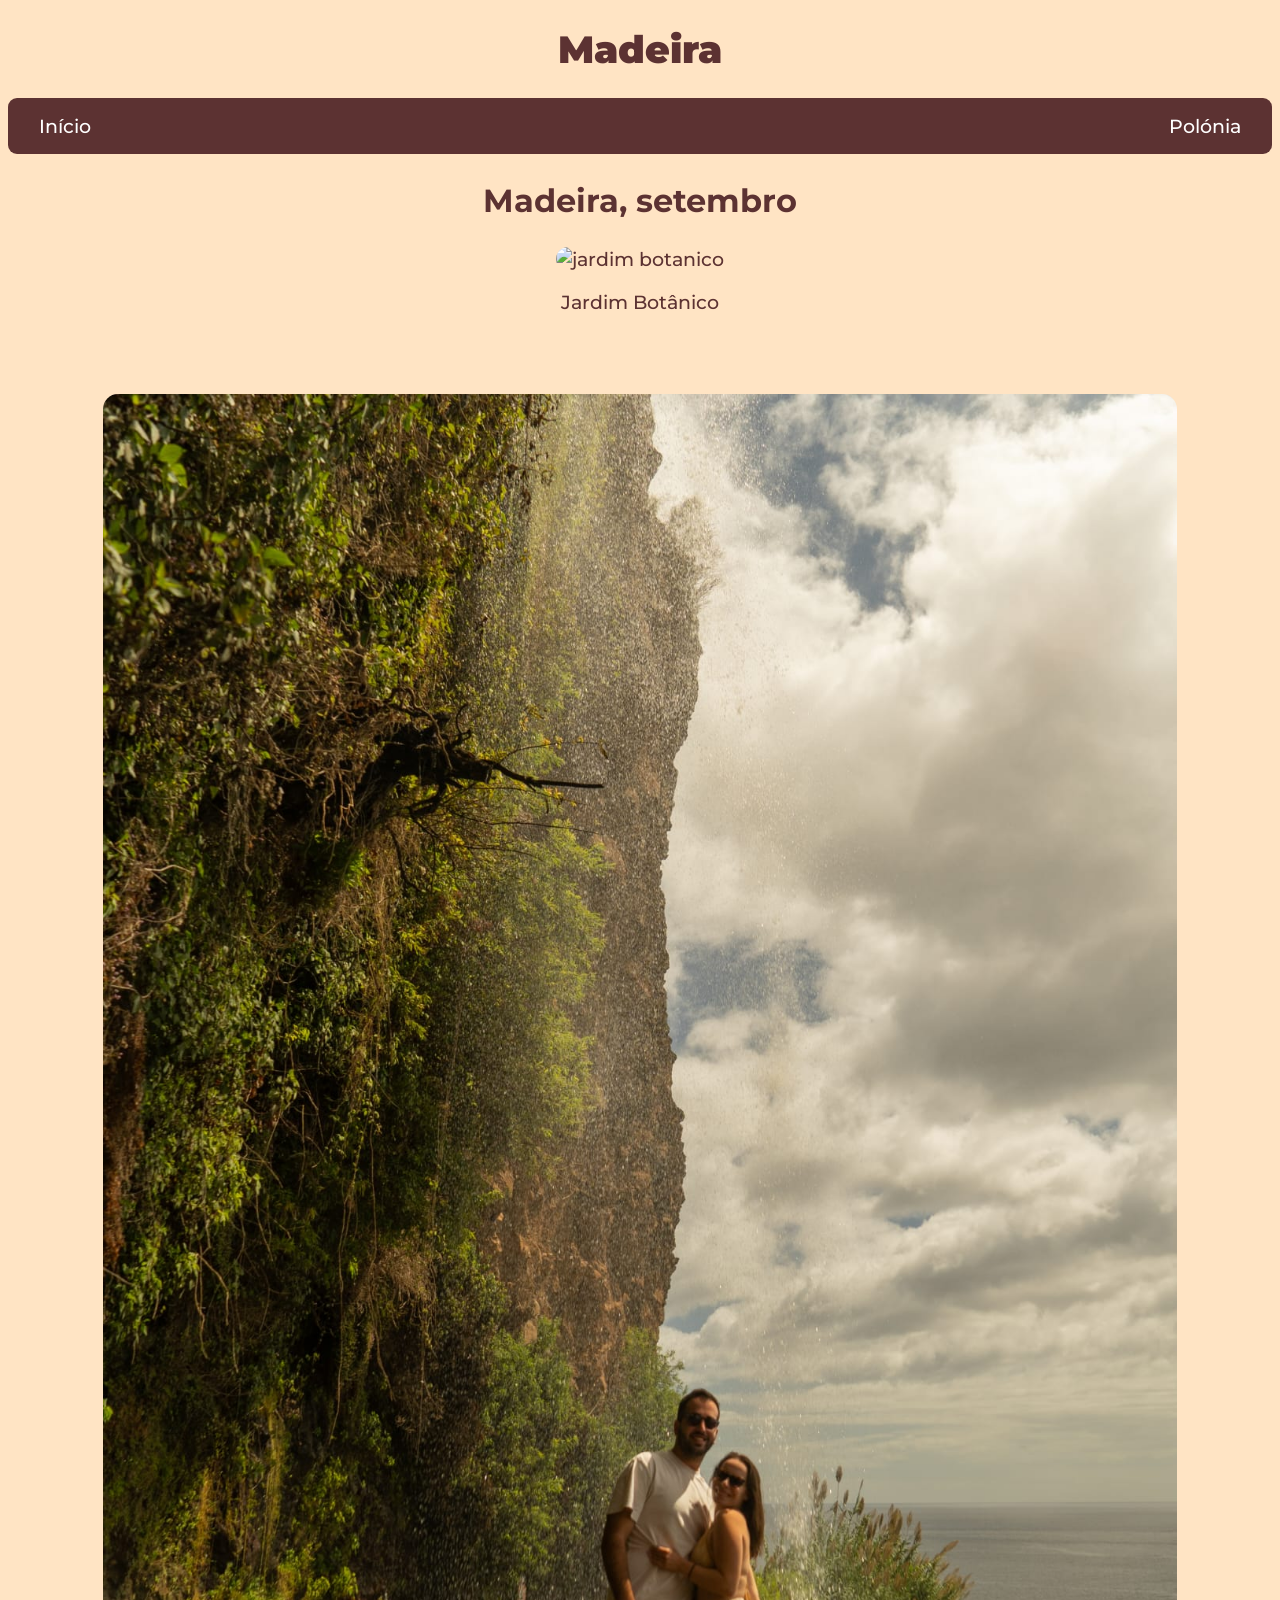
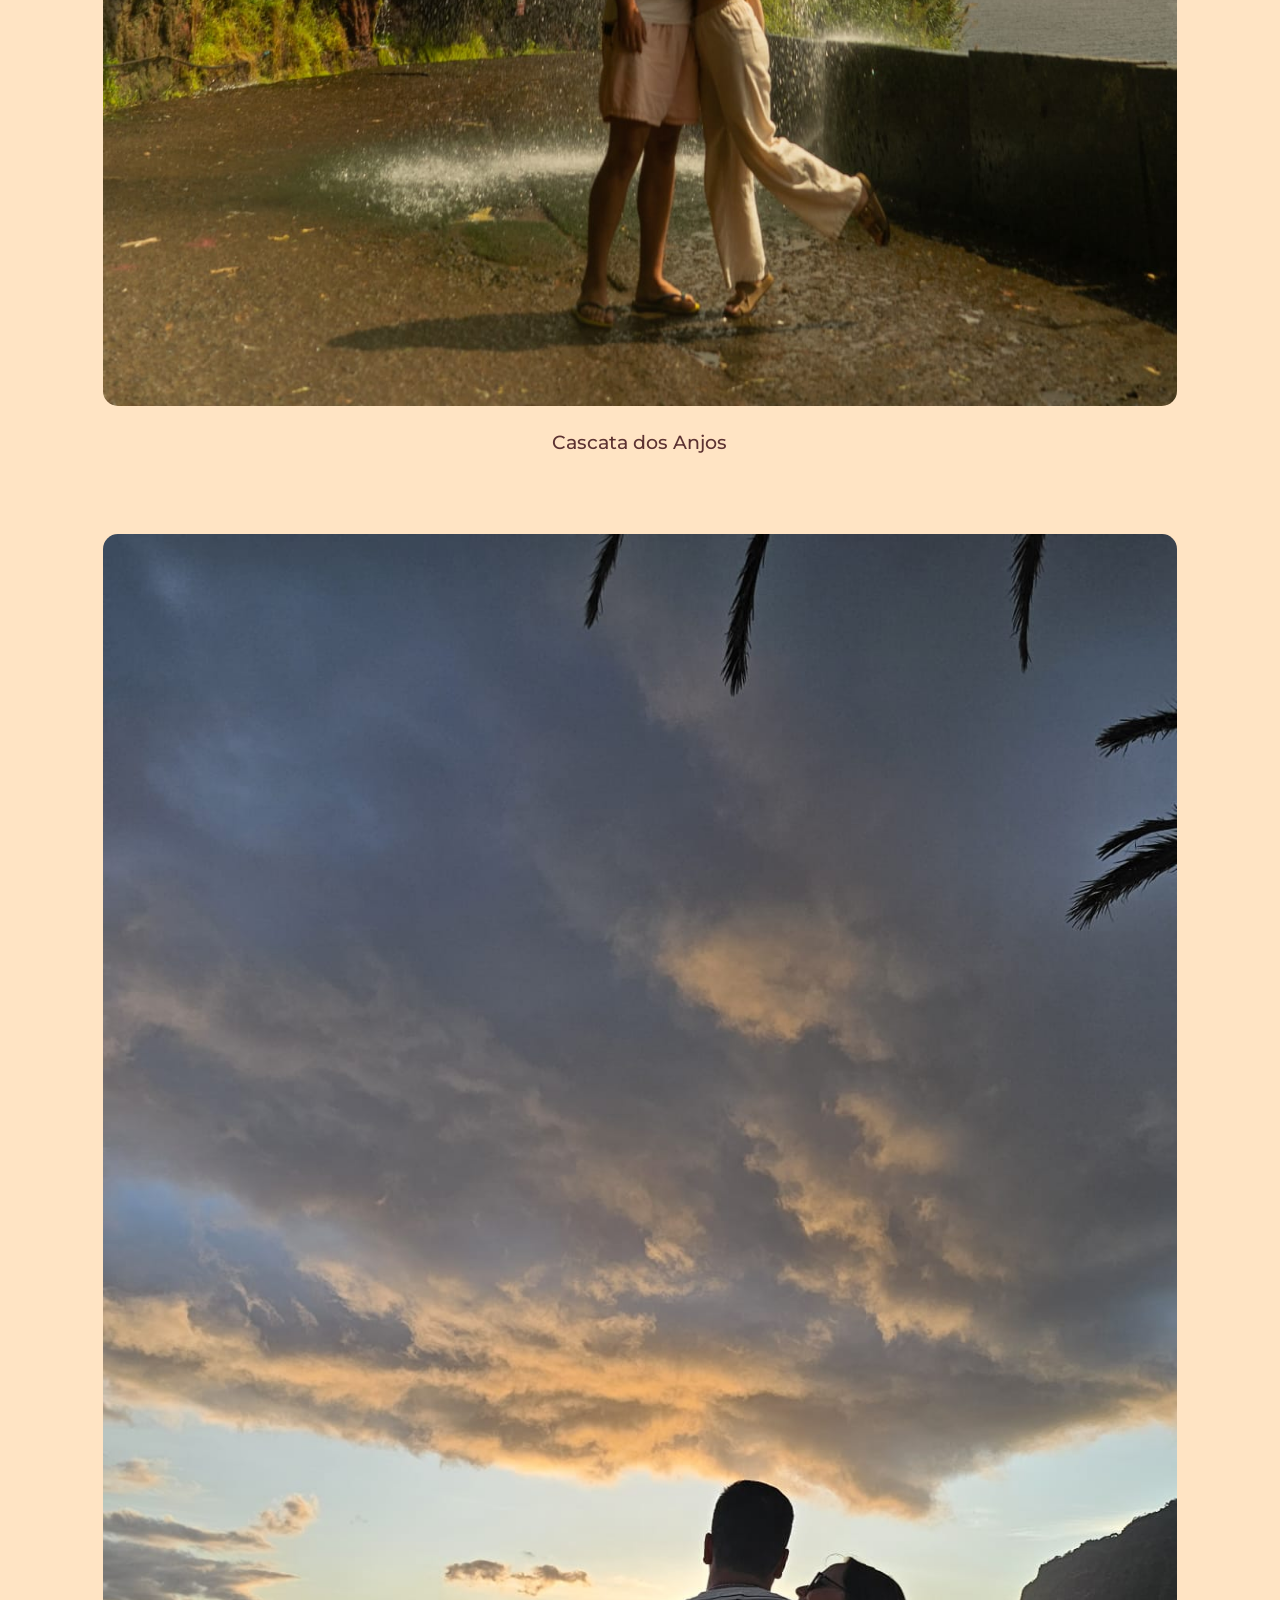
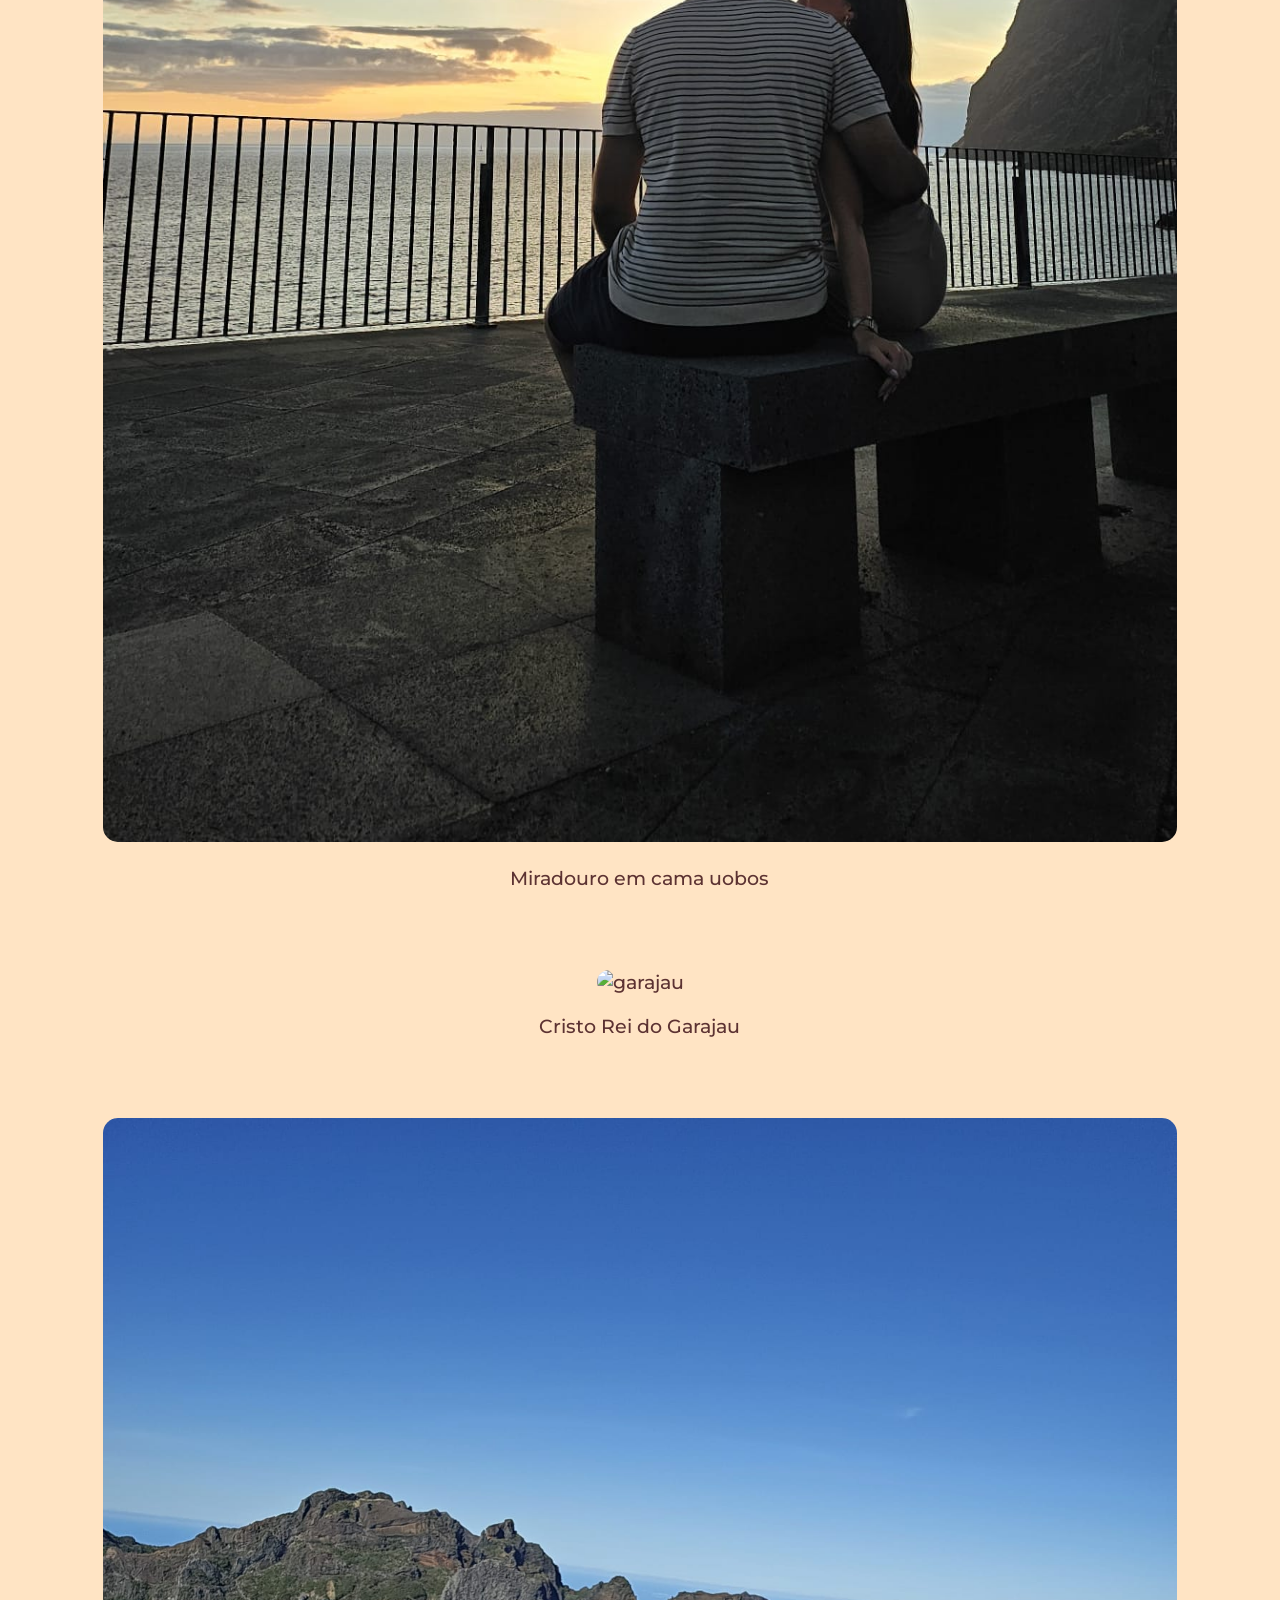
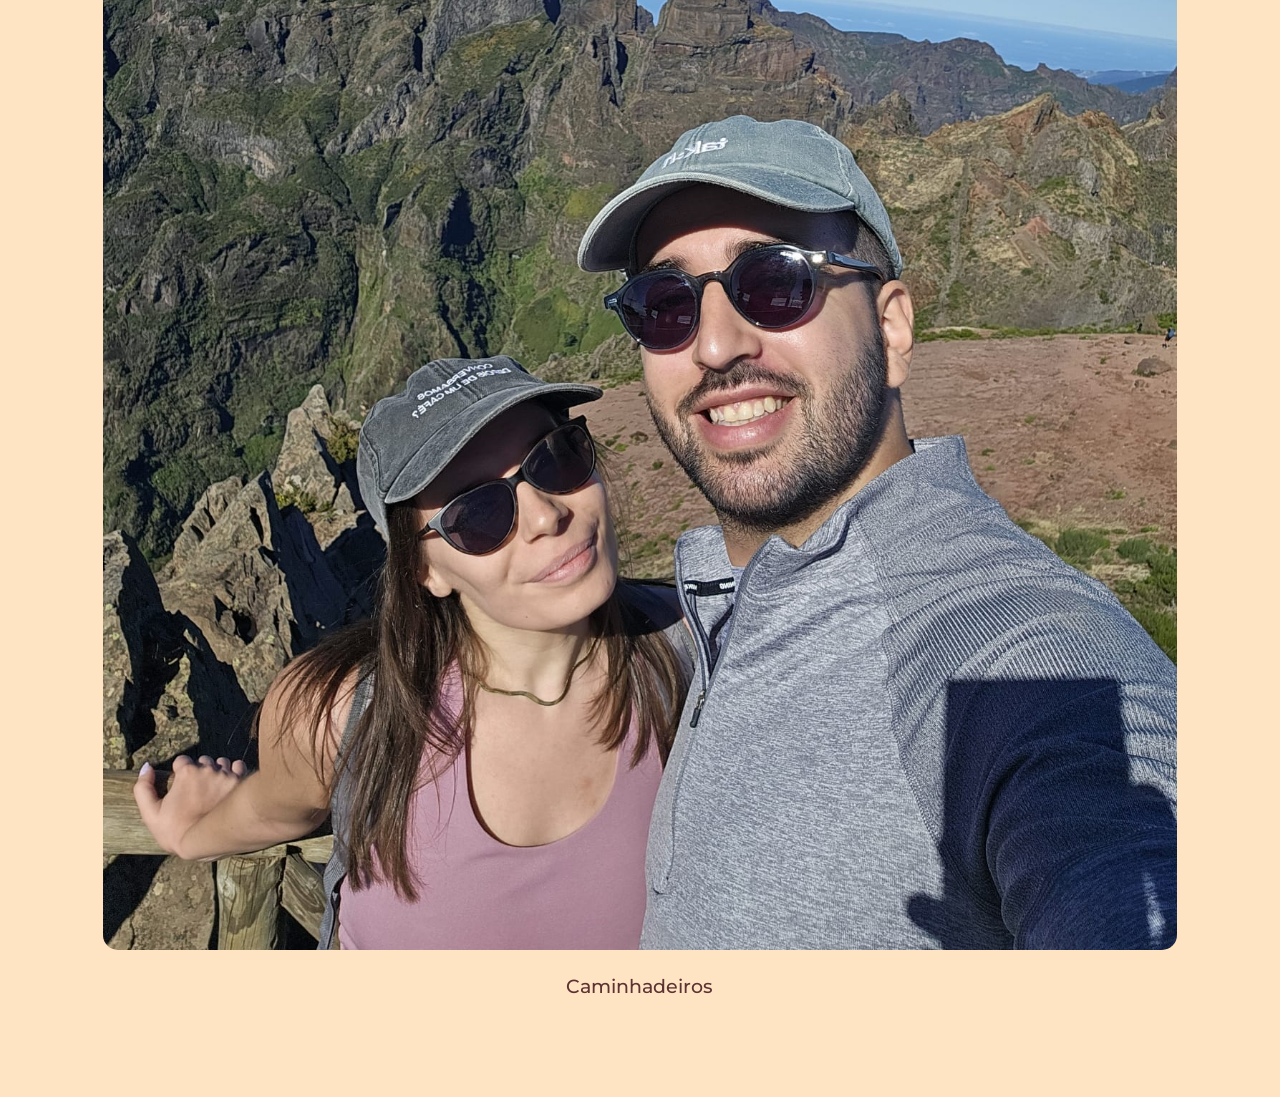
==== madeira.html @ fa921a14 "projeto bea" ====
<!doctype html>
<html lang="en">
  <head>
    <meta charset="UTF-8" />
    <meta name="viewport" content="width=device-width, initial-scale=1.0" />
    <link rel="stylesheet" href="css/style.css" />
    <link rel="stylesheet" href="css/inicio.css" />
    <link rel="preconnect" href="https://fonts.googleapis.com" />
    <link rel="preconnect" href="https://fonts.gstatic.com" crossorigin />
    <link
      href="https://fonts.googleapis.com/css2?family=Fira+Sans:wght@400;700&family=Montserrat:ital,wght@0,100..900;1,100..900&family=Oswald:wght@700&display=swap"
      rel="stylesheet"
    />
    <title>Madeira</title>
  </head>
  <body>
    <h1>Madeira</h1>
    <nav>
      <ul class="paginas">
        <li><a href="inicio.html">Início</a></li>
        <li><a href="polonia.html">Polónia</a></li>
      </ul>
    </nav>
    <h2>Madeira, setembro</h2>
    <ul>
      <li>
        <img src="images/7.jpg" alt="jardim botanico" />
        <p>Jardim Botânico</p>
      </li>
      <li>
        <img src="images/8.jpeg" alt="cascata dos anjos" />
        <p>Cascata dos Anjos</p>
      </li>
      <li>
        <img src="images/9.jpeg" alt="camara de lobos" />
        <p>Miradouro em cama uobos</p>
      </li>
      <li>
        <img src="images/10.jpg" alt="garajau" />
        <p>Cristo Rei do Garajau</p>
      </li>
      <li>
        <img src="images/17.jpeg" alt="picoruivo">
      <p>Caminhadeiros</p></li>
    </ul>
  </body>
</html>
---- css/style.css ----
body {
  font-family: Montserrat, sans-serif;
  text-align: center;
  font-weight: 500;
  font-size: larger;
  background-color: bisque;
  color: #5c3232;
}

h1 {
  font-weight: 900;
}
nav {
  background-color: #5c3232;
  padding: 1rem;
  border-radius: 9px;
}

nav ul {
  list-style: none;
  display: flex;
  justify-content: center;
  margin: 0;
  padding: 0;
}

nav li {
  margin: 0 15px;
}

nav a {
  color: white;
  text-decoration: none;
}

#surpresa {
  color: white;
  text-decoration: none;
  background-color: #5c3232;
  padding: 1rem;
  border-radius: 9px;
  display: inline-block;
  margin-top: 1rem;
}

a:hover {
  text-decoration: underline;
  background-color: #8f5050;
  padding: 0.3rem;
  border-radius: 3px;
}

#surpresa:hover {
  background-color: #8f5050;
  padding: 1rem;
  border-radius: 9px;
  text-decoration: underline;
}
---- css/inicio.css ----
nav ul {
  justify-content: space-between;
}
h2{
    font-size: 2rem;
}
ul {
  list-style: none;
  display:grid;
  padding:0;
}

img {
  width: 85%;
  max-width: 85%;
  height: auto;
  border-radius: 15px;
}
 p{
    max-width: 85%;
    margin-left: auto;
    margin-right: auto;
    text-align: center;
    margin-bottom: 5rem;
 }
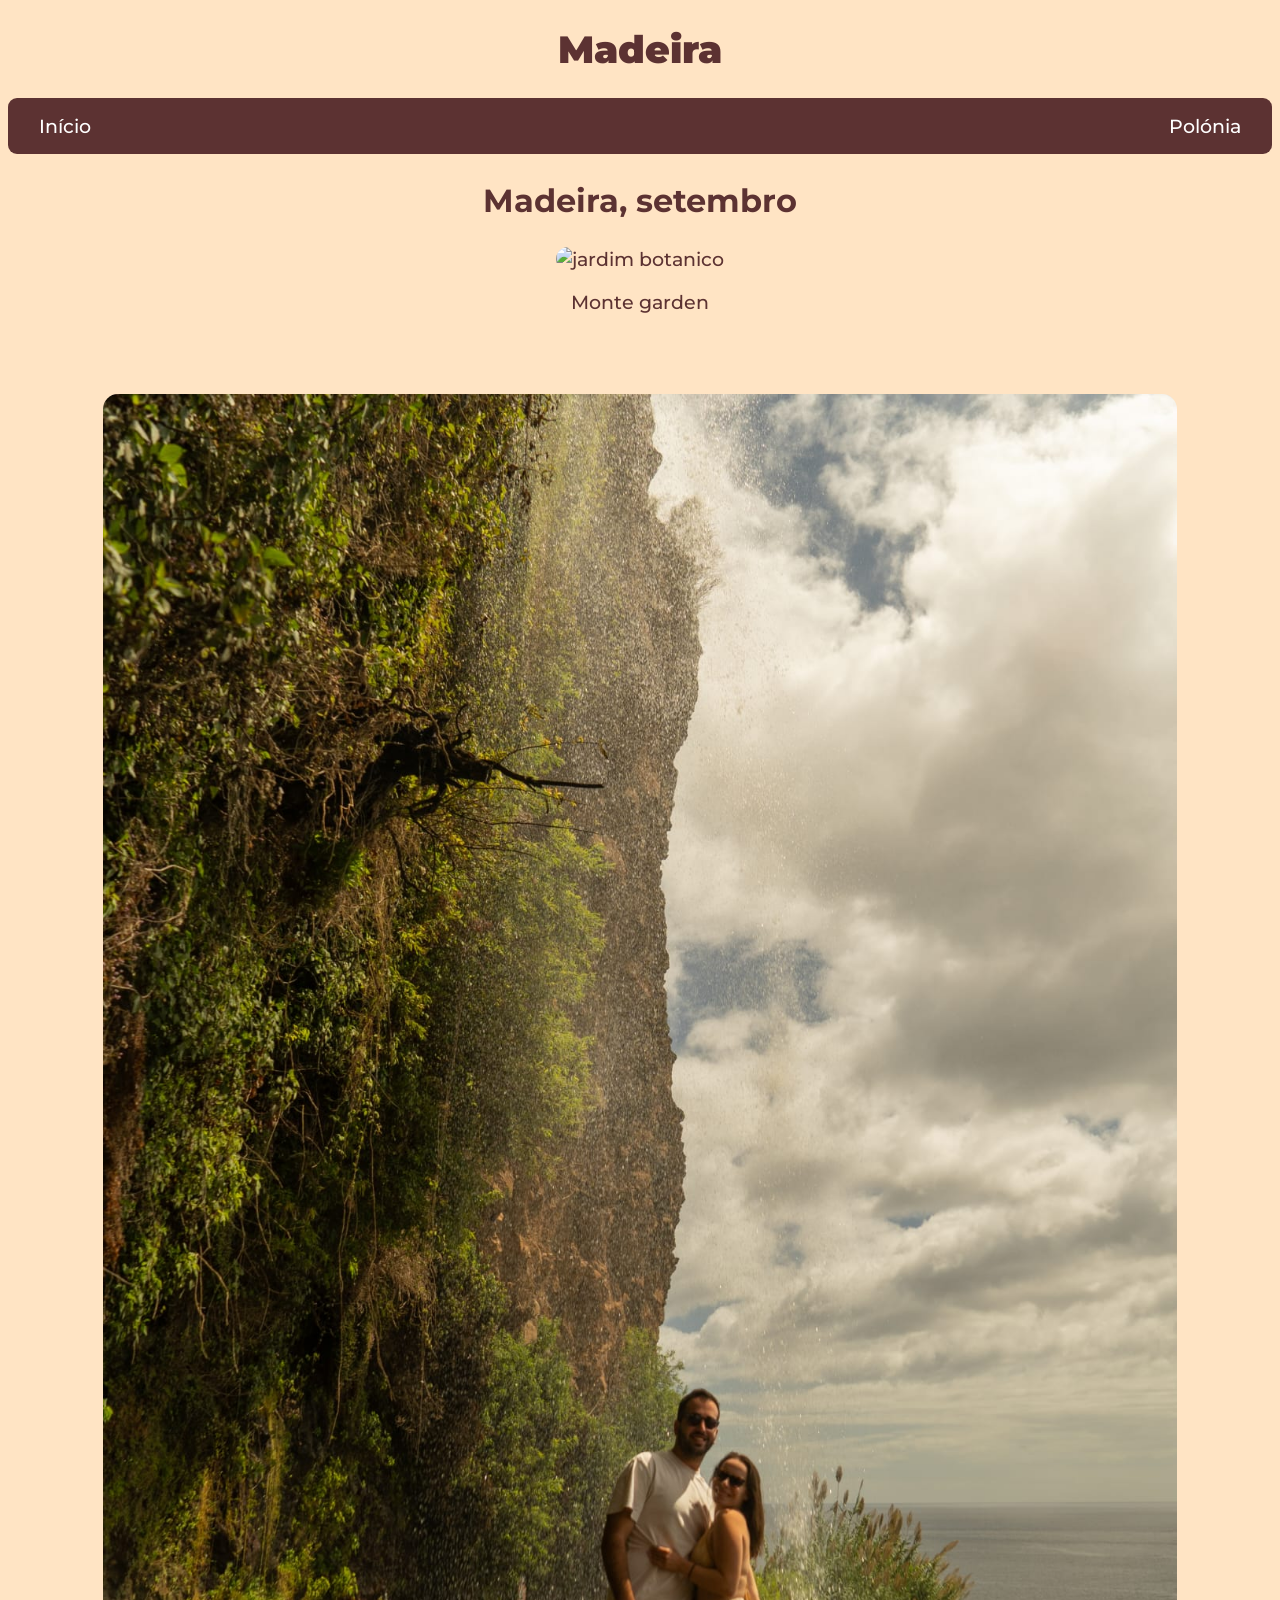
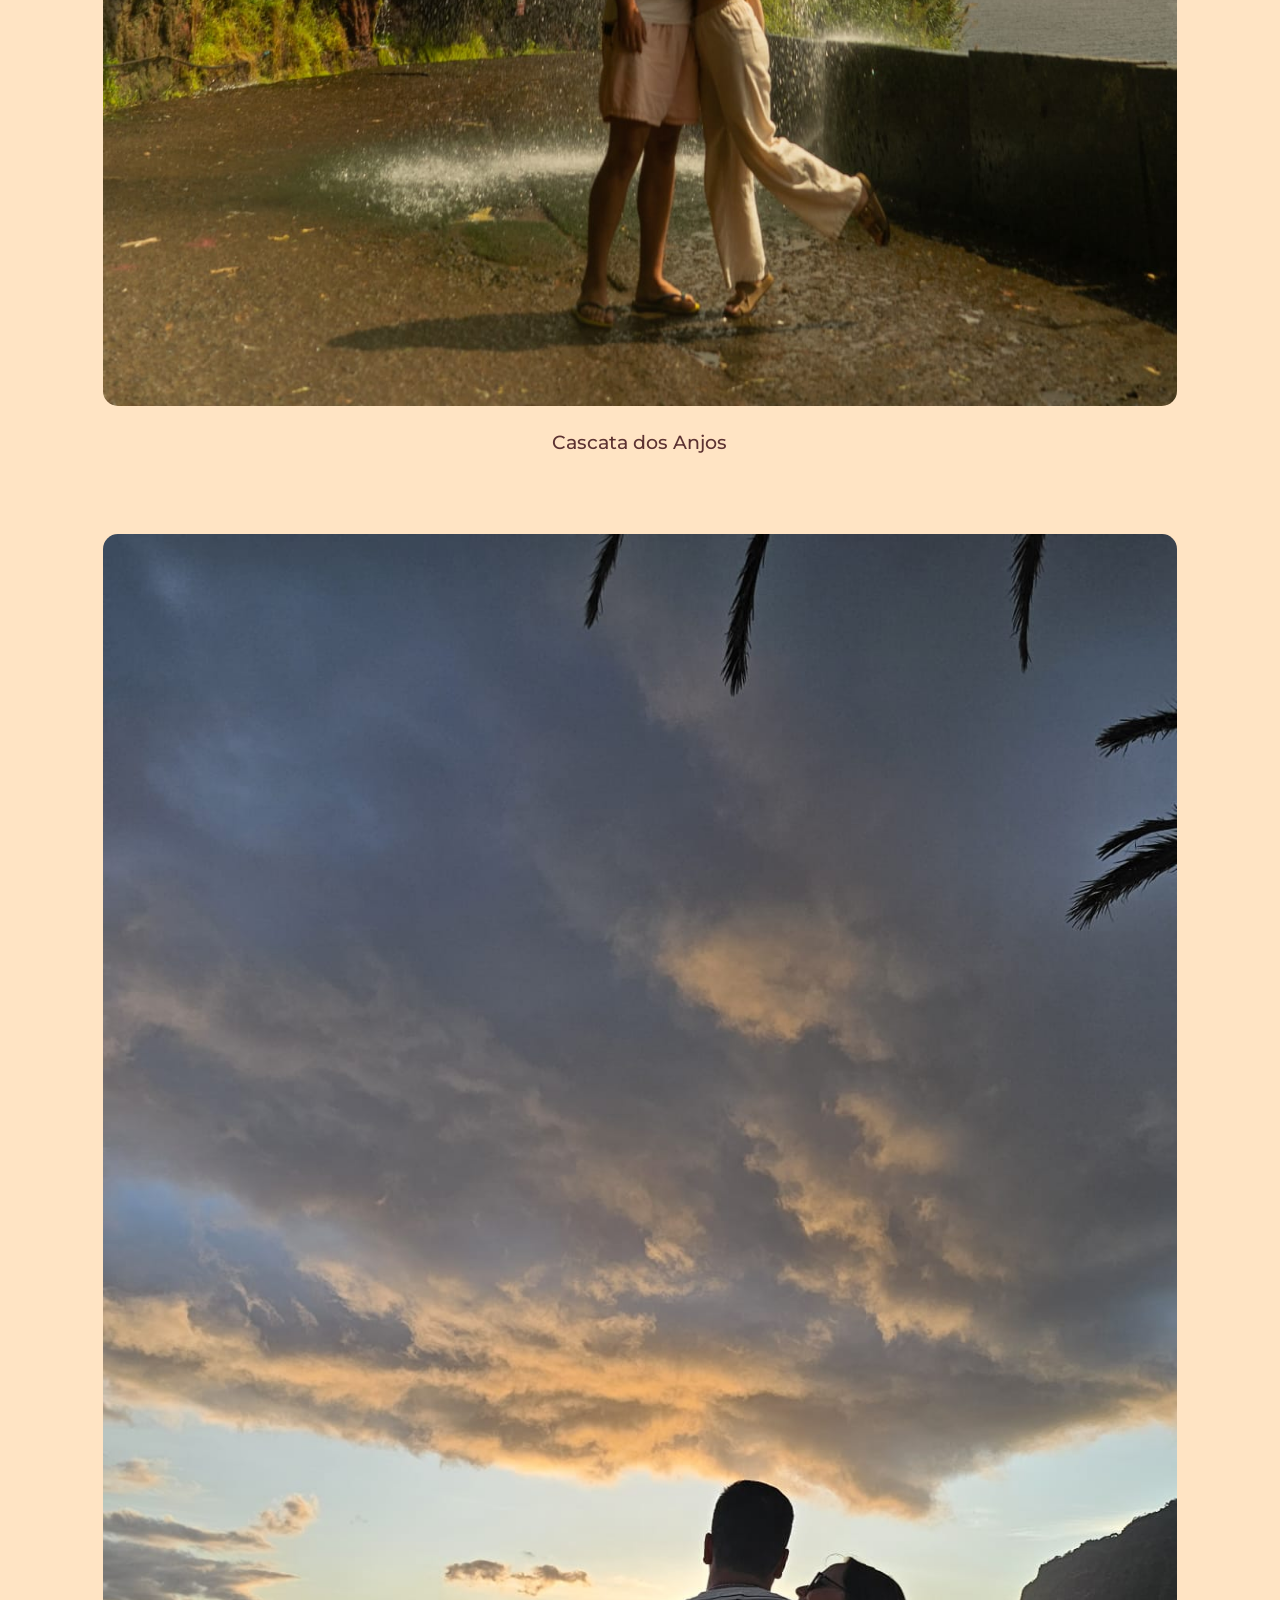
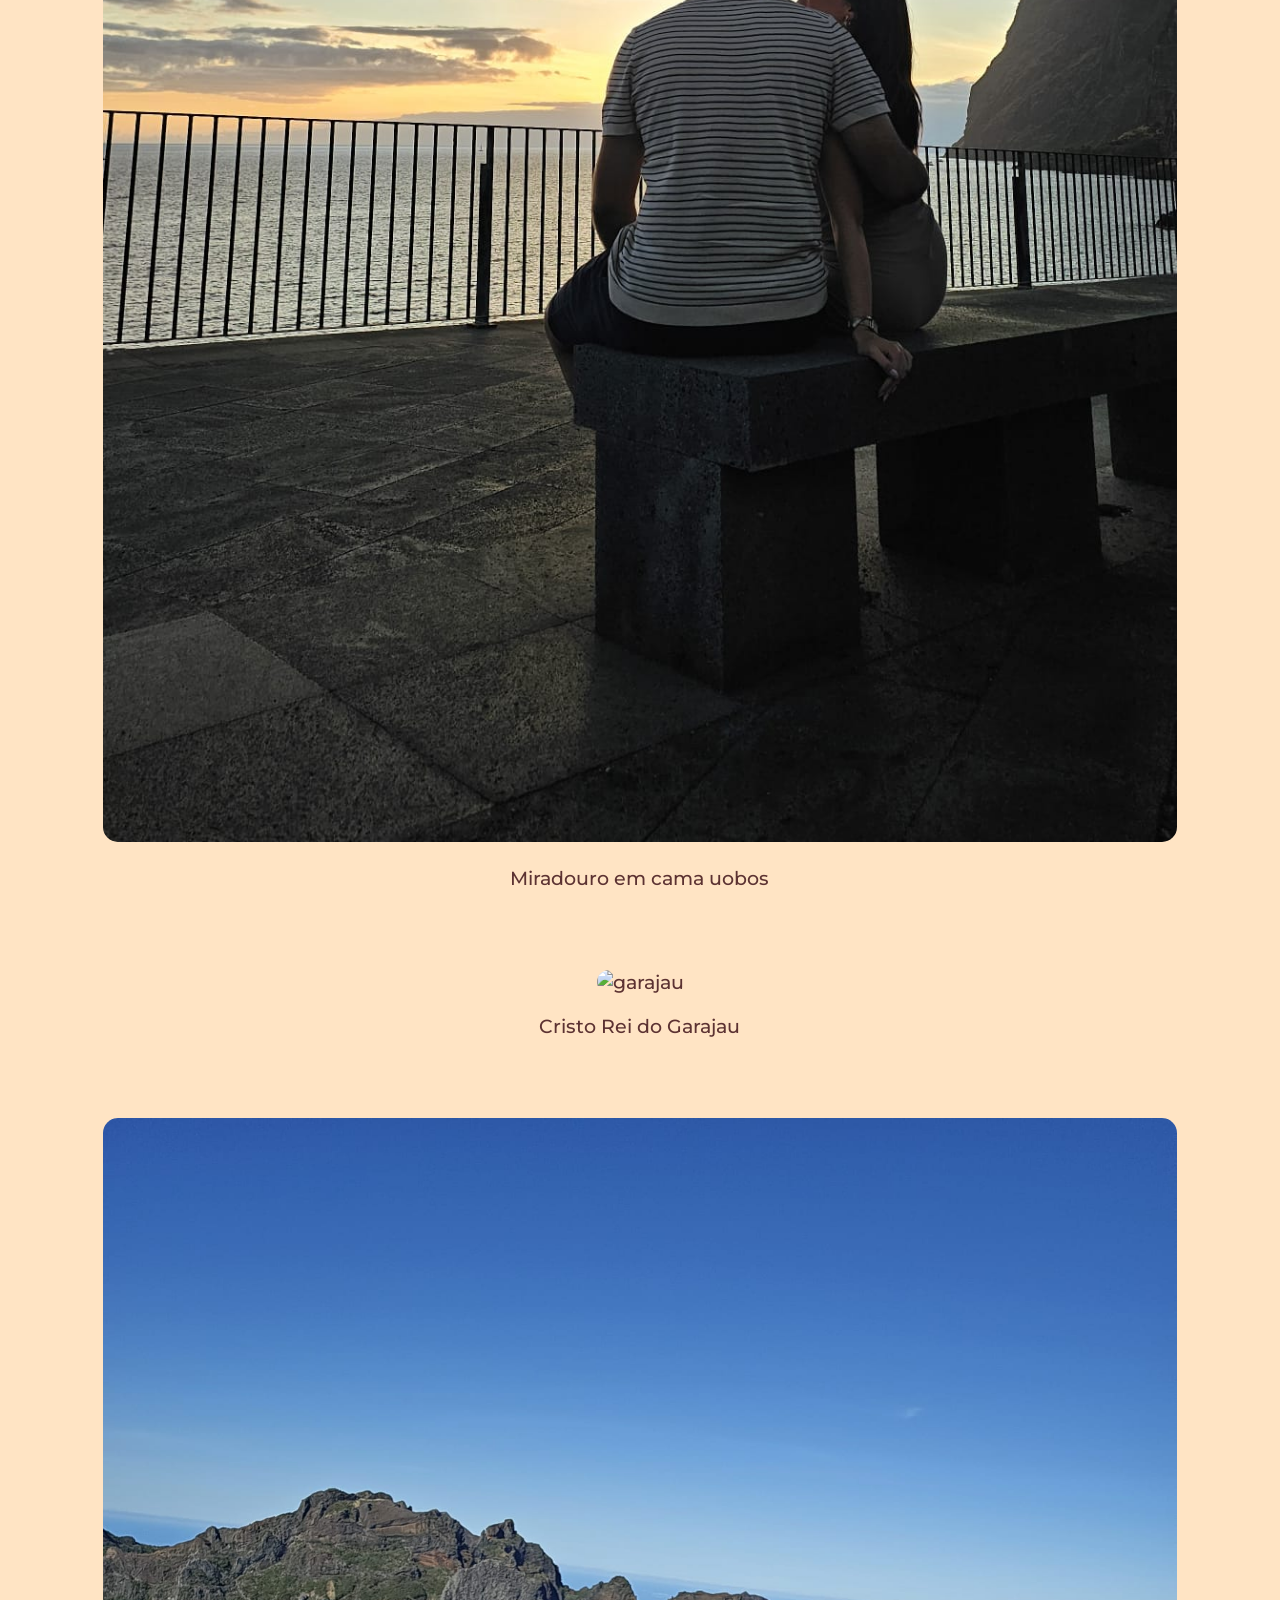
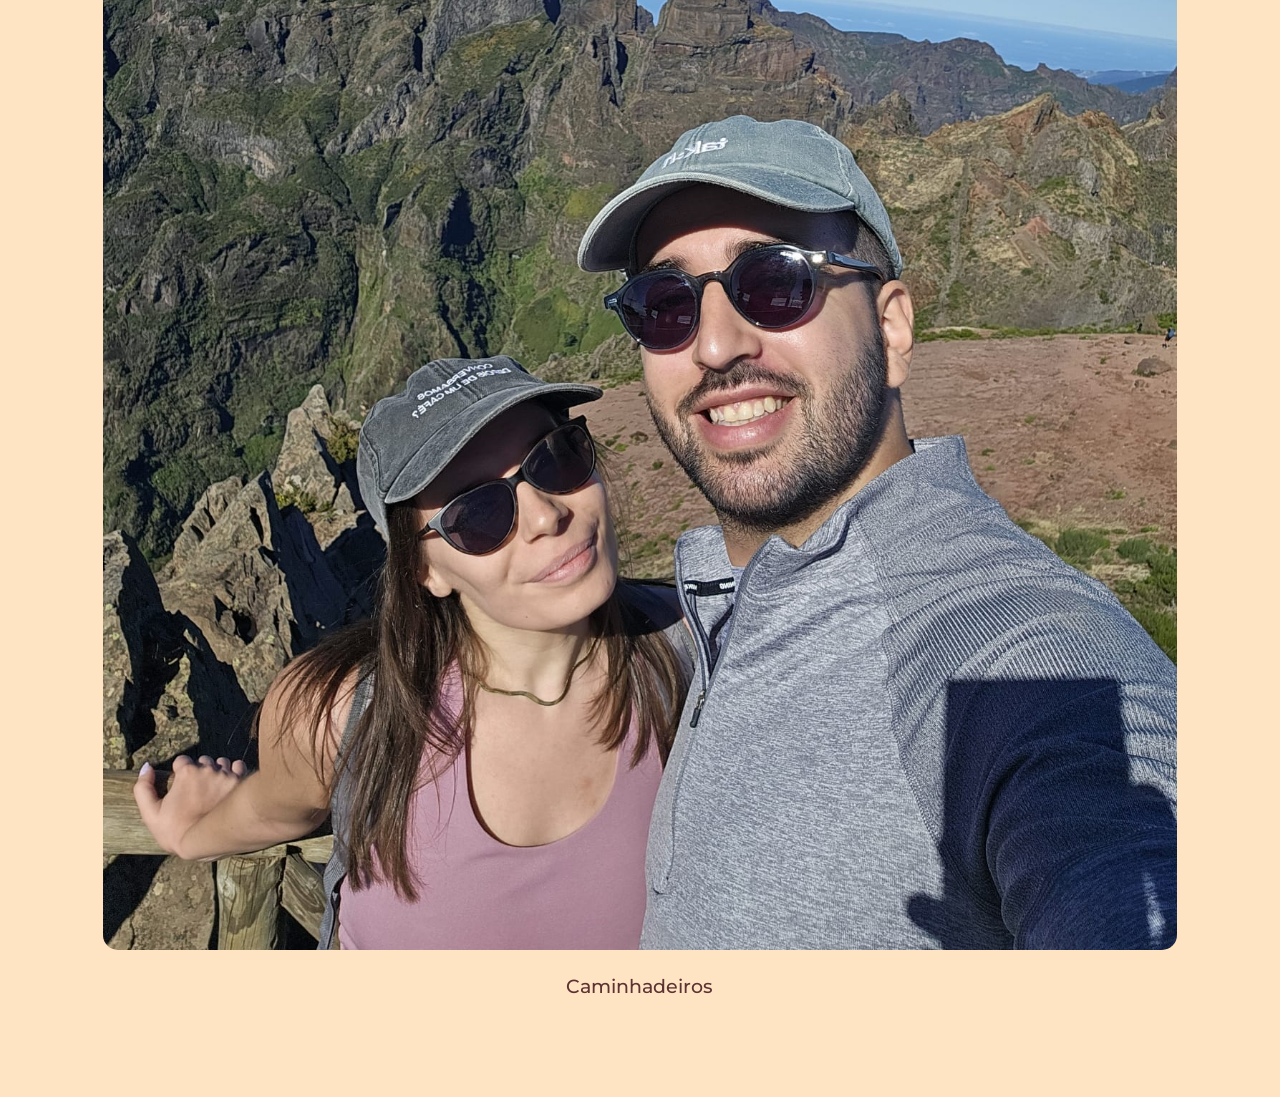
==== commit a68c8000: "final final" ====
--- a/madeira.html
+++ b/madeira.html
@@ -25,7 +25,7 @@
     <ul>
       <li>
         <img src="images/7.jpg" alt="jardim botanico" />
-        <p>Jardim Botânico</p>
+        <p>Monte garden</p>
       </li>
       <li>
         <img src="images/8.jpeg" alt="cascata dos anjos" />
--- a/css/inicio.css
+++ b/css/inicio.css
@@ -1,13 +1,13 @@
 nav ul {
   justify-content: space-between;
 }
-h2{
-    font-size: 2rem;
+h2 {
+  font-size: 2rem;
 }
 ul {
   list-style: none;
-  display:grid;
-  padding:0;
+  display: grid;
+  padding: 0;
 }
 
 img {
@@ -16,10 +16,30 @@
   height: auto;
   border-radius: 15px;
 }
- p{
-    max-width: 85%;
-    margin-left: auto;
-    margin-right: auto;
-    text-align: center;
-    margin-bottom: 5rem;
- }+p {
+  max-width: 85%;
+  margin-left: auto;
+  margin-right: auto;
+  text-align: center;
+  margin-bottom: 5rem;
+}
+
+.surpresa {
+  color: antiquewhite;
+  background-color: #955454;
+  padding: 1.5rem;
+  padding-left: 5rem;
+  padding-right: 5rem;
+  border-radius: 5px;
+  margin-bottom: 50rem;
+}
+
+#fim {
+  color: antiquewhite;
+  font-size: x-large;
+  background-color: #955454;
+  padding: 1.5rem;
+  padding-left: 5rem;
+  padding-right: 5rem;
+  border-radius: 5px;
+}
